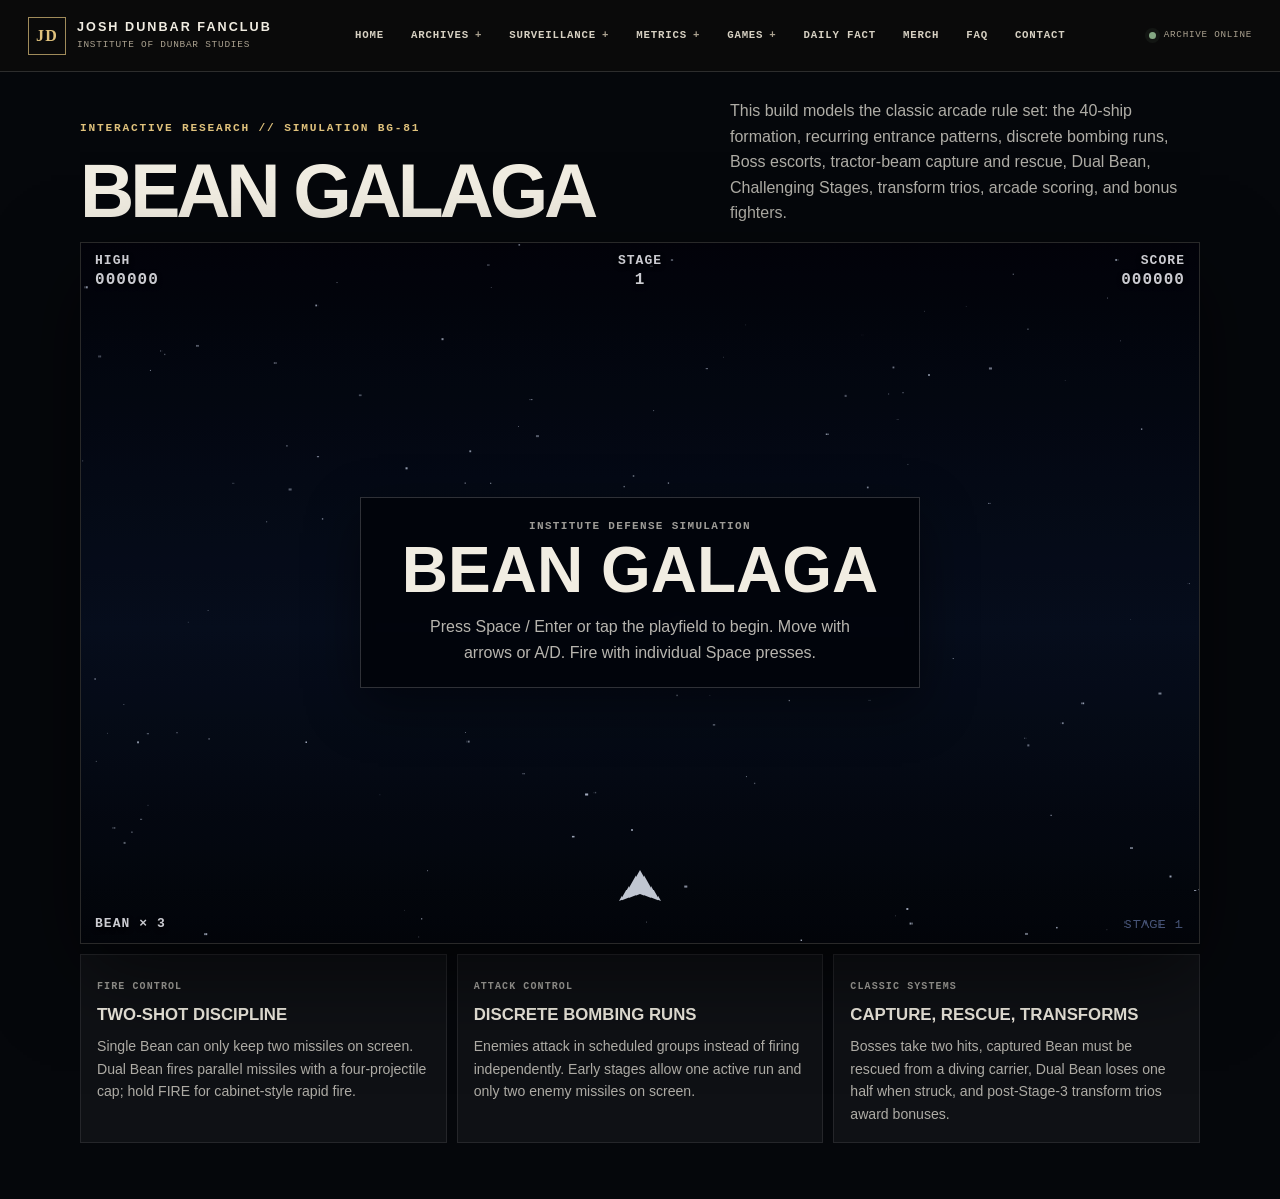
==== beangalaga.html @ fc776d7e "Enable final Galaga fidelity rules" ====
<!DOCTYPE html>
<html lang="en">
<head>
  <meta charset="UTF-8" />
  <meta name="viewport" content="width=device-width, initial-scale=1.0, viewport-fit=cover" />
  <meta name="description" content="Bean Galaga: Defender of Josh — a Galaga-inspired arcade defense simulation from the Institute of Dunbar Studies." />
  <title>Bean Galaga — Defender of Josh</title>
  <link rel="stylesheet" href="style.css" />
  <script src="site.js" defer></script>
  <script src="galaga-core.js?v=5" defer></script>
  <script src="galaga-stage.js?v=5" defer></script>
  <script src="galaga-capture.js?v=5" defer></script>
  <script src="galaga-combat.js?v=5" defer></script>
  <script src="galaga-rules.js?v=5" defer></script>
  <script src="beangalaga.js?v=5" defer></script>
  <style>
    body.bean-galaga-page { min-height:100vh; overflow-x:hidden; background:#05070b; }
    .galaga-shell { width:min(1120px,calc(100% - 24px)); margin:26px auto 56px; }
    .galaga-heading { display:flex; align-items:end; justify-content:space-between; gap:24px; margin-bottom:16px; }
    .galaga-heading h1 { margin:4px 0 0; font-size:clamp(2rem,6vw,4.7rem); line-height:.9; letter-spacing:-.055em; text-transform:uppercase; }
    .galaga-heading > p { max-width:470px; margin:0; opacity:.72; }
    .arcade-frame { position:relative; width:100%; aspect-ratio:4/3; max-height:78vh; overflow:hidden; isolation:isolate; background:#000; border:1px solid rgba(255,255,255,.16); box-shadow:0 30px 80px rgba(0,0,0,.55),inset 0 0 0 1px rgba(255,255,255,.03); touch-action:none; }
    .arcade-frame::after { content:""; position:absolute; inset:0; z-index:8; pointer-events:none; opacity:.12; background:repeating-linear-gradient(to bottom,transparent 0 3px,rgba(255,255,255,.17) 4px); mix-blend-mode:soft-light; }
    #beanGalaga { display:block; width:100%; height:100%; image-rendering:pixelated; background:#000; }
    .game-hud { position:absolute; inset:0 0 auto; z-index:5; display:grid; grid-template-columns:1fr auto 1fr; align-items:start; gap:10px; padding:10px 14px; pointer-events:none; font:700 13px/1.2 ui-monospace,SFMono-Regular,Menlo,Consolas,monospace; letter-spacing:.08em; color:#f7f8ff; text-shadow:0 2px 5px #000; }
    .game-hud > div:nth-child(2) { text-align:center; }
    .game-hud > div:last-child { text-align:right; }
    .game-hud span { display:block; margin-top:2px; font-size:1rem; }
    .game-lives { position:absolute; left:14px; bottom:12px; z-index:5; pointer-events:none; font:700 13px ui-monospace,SFMono-Regular,Menlo,Consolas,monospace; letter-spacing:.08em; color:#f7f8ff; text-shadow:0 2px 5px #000; }
    .game-center { position:absolute; inset:0; z-index:6; display:grid; place-items:center; padding:28px; pointer-events:none; background:rgba(0,0,0,.18); }
    .game-center[hidden] { display:none; }
    .game-center__card { width:min(560px,88%); padding:22px 24px; text-align:center; background:rgba(2,4,10,.86); border:1px solid rgba(255,255,255,.18); box-shadow:0 18px 50px rgba(0,0,0,.45); backdrop-filter:blur(7px); }
    .game-center__card small { display:block; margin-bottom:8px; font:700 11px ui-monospace,SFMono-Regular,Menlo,Consolas,monospace; letter-spacing:.12em; opacity:.65; }
    .game-center__card h2 { margin:0; font-size:clamp(2rem,6vw,4rem); line-height:.95; text-transform:uppercase; }
    .game-center__card p { margin:13px auto 0; max-width:470px; opacity:.76; }
    .mobile-controls { display:none; grid-template-columns:1fr 1fr 1.3fr; gap:8px; margin-top:10px; touch-action:none; user-select:none; }
    .mobile-controls button { min-height:58px; border:1px solid rgba(255,255,255,.18); background:rgba(255,255,255,.07); color:#fff; font:800 15px ui-monospace,SFMono-Regular,Menlo,Consolas,monospace; letter-spacing:.08em; }
    .game-notes { display:grid; grid-template-columns:repeat(3,1fr); gap:10px; margin-top:10px; }
    .game-notes article { padding:16px; background:rgba(255,255,255,.04); border:1px solid rgba(255,255,255,.09); }
    .game-notes small { font:700 10px ui-monospace,SFMono-Regular,Menlo,Consolas,monospace; letter-spacing:.11em; opacity:.55; }
    .game-notes h2 { margin:5px 0 7px; font-size:1.05rem; text-transform:uppercase; }
    .game-notes p { margin:0; font-size:.88rem; opacity:.7; }
    @media (max-width:760px) { .galaga-shell{width:min(100% - 12px,1120px);margin-top:12px}.galaga-heading{display:block}.galaga-heading>p{margin-top:12px}.arcade-frame{max-height:none}.mobile-controls{display:grid}.game-notes{grid-template-columns:1fr}.game-hud{font-size:10px;padding:7px 8px}.game-hud span{font-size:.8rem}.game-lives{left:8px;bottom:7px;font-size:10px} }
  </style>
</head>
<body class="bean-galaga-page">
  <div data-nav-slot></div>
  <main class="galaga-shell">
    <header class="galaga-heading">
      <div><p class="eyebrow">Interactive Research // Simulation BG-81</p><h1>Bean Galaga</h1></div>
      <p>This build models the classic arcade rule set: the 40-ship formation, recurring entrance patterns, discrete bombing runs, Boss escorts, tractor-beam capture and rescue, Dual Bean, Challenging Stages, transform trios, arcade scoring, and bonus fighters.</p>
    </header>
    <section class="arcade-frame" aria-label="Bean Galaga game">
      <canvas id="beanGalaga" width="960" height="720" tabindex="0"></canvas>
      <div class="game-hud" aria-hidden="true"><div>HIGH<span id="gameHigh">000000</span></div><div>STAGE<span id="gameStage">1</span></div><div>SCORE<span id="gameScore">000000</span></div></div>
      <div class="game-lives" id="gameLives">BEAN × 3</div>
      <div class="game-center" id="gameCenter"><div class="game-center__card"><small>INSTITUTE DEFENSE SIMULATION</small><h2 id="gameCenterTitle">Bean Galaga</h2><p id="gameCenterText">Arrow keys / A-D to move. Space to fire. P or Escape pauses.</p></div></div>
    </section>
    <div class="mobile-controls" aria-label="Touch controls"><button type="button" data-control="left">◀ MOVE</button><button type="button" data-control="right">MOVE ▶</button><button type="button" data-control="fire">FIRE</button></div>
    <section class="game-notes">
      <article><small>FIRE CONTROL</small><h2>Two-shot discipline</h2><p>Single Bean can only keep two missiles on screen. Dual Bean fires parallel missiles with a four-projectile cap; hold FIRE for cabinet-style rapid fire.</p></article>
      <article><small>ATTACK CONTROL</small><h2>Discrete bombing runs</h2><p>Enemies attack in scheduled groups instead of firing independently. Early stages allow one active run and only two enemy missiles on screen.</p></article>
      <article><small>CLASSIC SYSTEMS</small><h2>Capture, rescue, transforms</h2><p>Bosses take two hits, captured Bean must be rescued from a diving carrier, Dual Bean loses one half when struck, and post-Stage-3 transform trios award bonuses.</p></article>
    </section>
  </main>
</body>
</html>
---- style.css ----
:root{--ink:#0b0b0b;--ink2:#131313;--paper:#f1ede2;--paper2:#ded6c3;--muted:#aaa18f;--gold:#c3a86a;--gold2:#e0c27c;--green:#84a883;--white:#fffdf7;--line:rgba(255,255,255,.14);--max:1240px;--serif:Georgia,"Times New Roman",serif;--mono:"SFMono-Regular",Consolas,"Liberation Mono",Menlo,monospace;--sans:Inter,ui-sans-serif,-apple-system,BlinkMacSystemFont,"Segoe UI",Helvetica,Arial,sans-serif}*{box-sizing:border-box}html{scroll-behavior:smooth}body{margin:0;min-height:100vh;background:var(--ink);color:var(--paper);font-family:var(--sans);font-size:16px;line-height:1.6;overflow-x:hidden}a{color:inherit}img,canvas,video,iframe{max-width:100%}h1,h2,h3,p,blockquote{margin-top:0}.site-header{position:sticky;top:0;z-index:1000;display:grid;grid-template-columns:auto minmax(0,1fr) auto;align-items:center;gap:2rem;min-height:72px;padding:0 28px;border-bottom:1px solid var(--line);background:rgba(11,11,11,.95);backdrop-filter:blur(18px)}.brand{display:flex;align-items:center;gap:11px;text-decoration:none;white-space:nowrap}.brand-mark{width:38px;height:38px;display:grid;place-items:center;border:1px solid rgba(224,194,124,.7);color:var(--gold2);font-family:var(--serif);font-weight:700;letter-spacing:.08em}.brand-copy{display:grid;line-height:1.05}.brand-copy strong{font-size:.79rem;text-transform:uppercase;letter-spacing:.16em}.brand-copy small{margin-top:5px;color:var(--muted);font-family:var(--mono);font-size:.59rem;text-transform:uppercase;letter-spacing:.08em}.site-nav{display:flex;align-items:center;justify-content:center;gap:5px}.site-nav>a,.nav-group>summary{display:inline-flex;align-items:center;min-height:38px;padding:0 10px;border:1px solid transparent;color:#d6d0c2;font-family:var(--mono);font-size:.67rem;font-weight:600;text-decoration:none;text-transform:uppercase;letter-spacing:.075em;cursor:pointer}.site-nav>a:hover,.site-nav>a:focus-visible,.site-nav>a[aria-current=page],.nav-group>summary:hover,.nav-group[open]>summary{border-color:rgba(195,168,106,.36);background:rgba(195,168,106,.08);color:var(--gold2);outline:none}.nav-group{position:relative}.nav-group>summary{list-style:none}.nav-group>summary::-webkit-details-marker{display:none}.nav-group>summary:after{content:"+";margin-left:6px;color:var(--muted)}.nav-group[open]>summary:after{content:"–"}.nav-menu{position:absolute;top:calc(100% + 10px);left:0;min-width:248px;padding:8px;border:1px solid rgba(195,168,106,.35);background:#11110f;box-shadow:0 18px 50px rgba(0,0,0,.45)}.nav-menu a{display:flex;gap:10px;padding:11px 12px;border-bottom:1px solid rgba(255,255,255,.06);color:var(--paper2);font-size:.78rem;text-decoration:none}.nav-menu a:last-child{border-bottom:0}.nav-menu a span{color:var(--gold);font-family:var(--mono);font-size:.62rem}.nav-menu a:hover{background:rgba(195,168,106,.1);color:var(--white)}.header-status{display:flex;align-items:center;gap:8px;color:var(--muted);font-family:var(--mono);font-size:.58rem;letter-spacing:.08em;white-space:nowrap}.header-status i{width:7px;height:7px;border-radius:50%;background:var(--green);box-shadow:0 0 0 4px rgba(132,168,131,.08)}.hero-v2{position:relative;min-height:min(760px,calc(100vh - 72px));display:grid;grid-template-columns:minmax(0,1fr) auto;align-items:end;gap:3rem;padding:clamp(5rem,11vw,9rem) max(24px,calc((100vw - var(--max))/2)) 5rem;overflow:hidden;border-bottom:1px solid var(--line);isolation:isolate}.hero-v2__backdrop{position:absolute;inset:0;z-index:-2;background:linear-gradient(90deg,rgba(8,8,8,.97),rgba(8,8,8,.78) 46%,rgba(8,8,8,.48)),linear-gradient(0deg,rgba(8,8,8,.96),transparent 52%),url('https://raw.githubusercontent.com/Big-JoshD/joshdunbarfanclub/main/img/gymbackdrop.jpg') center 35%/cover no-repeat;filter:saturate(.72) contrast(1.07);transform:scale(1.015)}.hero-v2__content{max-width:870px}.eyebrow{margin-bottom:1.3rem;color:var(--gold2);font-family:var(--mono);font-size:.7rem;font-weight:700;text-transform:uppercase;letter-spacing:.16em}.hero-v2 h1{margin-bottom:1.7rem;color:var(--white);font-family:var(--serif);font-size:clamp(3.4rem,8vw,7.9rem);font-weight:400;line-height:.88;letter-spacing:-.052em}.hero-v2__lede{max-width:730px;margin-bottom:2.3rem;color:#d5d0c4;font-size:clamp(1rem,1.65vw,1.28rem);line-height:1.7}.hero-v2__actions{display:flex;flex-wrap:wrap;gap:10px}.button{min-height:48px;display:inline-flex;align-items:center;justify-content:center;padding:0 18px;border:1px solid transparent;font-family:var(--mono);font-size:.68rem;font-weight:700;text-decoration:none;text-transform:uppercase;letter-spacing:.1em}.button--primary{background:var(--gold2);color:var(--ink)}.button--ghost{border-color:rgba(255,255,255,.28);background:rgba(11,11,11,.2)}.hero-v2__seal{width:220px;min-height:220px;display:grid;align-content:center;gap:10px;padding:28px;border:1px solid rgba(224,194,124,.52);outline:1px solid rgba(224,194,124,.12);outline-offset:-8px;background:rgba(11,11,11,.56);text-align:center}.hero-v2__seal:before{content:"JD";color:var(--gold2);font-family:var(--serif);font-size:3.2rem;line-height:1}.hero-v2__seal strong{font-family:var(--mono);font-size:.72rem;letter-spacing:.13em}.hero-v2__seal span,.hero-v2__seal small{color:var(--muted);font-family:var(--mono);font-size:.56rem;text-transform:uppercase;letter-spacing:.08em}.status-rail{display:grid;grid-template-columns:repeat(4,1fr);border-bottom:1px solid var(--line);background:#10100f}.status-rail>div{min-height:92px;display:grid;align-content:center;padding:18px 28px;border-right:1px solid var(--line)}.status-rail span{color:var(--muted);font-family:var(--mono);font-size:.57rem;text-transform:uppercase;letter-spacing:.11em}.status-rail strong{font-family:var(--mono);font-size:.78rem;letter-spacing:.06em}.status-rail>p{grid-column:1/-1;margin:0;padding:7px 28px;border-top:1px solid rgba(255,255,255,.05);color:#716d63;font-family:var(--mono);font-size:.53rem;text-align:right}.institute-section,.doctrine-section,.field-grid,.request-panel{width:min(calc(100% - 48px),var(--max));margin-inline:auto}.institute-section{padding:clamp(5rem,9vw,9rem) 0}.section-heading{display:grid;grid-template-columns:1.2fr .75fr;align-items:end;gap:3rem;margin-bottom:3.2rem}.section-heading h2,.request-panel h2{margin-bottom:0;color:var(--white);font-family:var(--serif);font-size:clamp(2.5rem,5vw,5.1rem);font-weight:400;line-height:.97;letter-spacing:-.045em}.section-heading>p{margin:0;color:var(--muted)}.portal-grid{display:grid;grid-template-columns:repeat(12,1fr);border-top:1px solid var(--line);border-left:1px solid var(--line)}.portal-card{grid-column:span 4;min-height:390px;display:flex;flex-direction:column;padding:28px;border-right:1px solid var(--line);border-bottom:1px solid var(--line);background:linear-gradient(150deg,#171716,#0f0f0e);text-decoration:none;transition:.18s ease}.portal-card:hover{background:linear-gradient(150deg,#1c1a16,#11110f);transform:translateY(-3px)}.portal-card__number{margin-bottom:.5rem;color:var(--gold);font-family:var(--mono);font-size:.62rem}.portal-card small{color:var(--muted);font-family:var(--mono);font-size:.56rem;letter-spacing:.08em}.portal-card h3{margin-top:auto;margin-bottom:1rem;color:var(--white);font-family:var(--serif);font-size:2.5rem;font-weight:400;line-height:1}.portal-card p{color:var(--muted);font-size:.88rem}.portal-card b{margin-top:1rem;color:var(--gold2);font-family:var(--mono);font-size:.64rem;text-transform:uppercase;letter-spacing:.08em}.doctrine-section{display:grid;grid-template-columns:230px 1fr;gap:3rem;padding:clamp(4rem,8vw,8rem) 0;border-top:1px solid var(--line);border-bottom:1px solid var(--line)}.doctrine-section blockquote{grid-column:2;margin:0;color:var(--white);font-family:var(--serif);font-size:clamp(3rem,7vw,7.2rem);line-height:.95;letter-spacing:-.055em}.doctrine-section blockquote em{color:var(--gold2);font-weight:400}.doctrine-section>p:last-child{grid-column:2;color:var(--muted)}.field-grid{display:grid;grid-template-columns:repeat(3,1fr);margin-top:clamp(5rem,9vw,9rem);margin-bottom:clamp(5rem,9vw,9rem);border-top:1px solid var(--line);border-left:1px solid var(--line)}.field-grid article{min-height:340px;display:flex;flex-direction:column;padding:28px;border-right:1px solid var(--line);border-bottom:1px solid var(--line);background:linear-gradient(155deg,#151514,#0d0d0c)}.field-grid small{color:var(--muted);font-family:var(--mono);font-size:.57rem;letter-spacing:.09em}.field-grid h2{margin-top:auto;margin-bottom:1rem;color:var(--white);font-family:var(--serif);font-size:2.25rem;font-weight:400;line-height:1}.field-grid p{color:var(--muted);font-size:.88rem}.field-grid a{margin-top:1rem;color:var(--gold2);font-family:var(--mono);font-size:.65rem;font-weight:700;text-decoration:none;text-transform:uppercase;letter-spacing:.08em}.request-panel{display:grid;grid-template-columns:1.15fr .75fr;align-items:end;gap:4rem;margin-bottom:clamp(5rem,9vw,9rem);padding:clamp(3rem,6vw,5rem);border:1px solid rgba(195,168,106,.42);background:linear-gradient(135deg,rgba(195,168,106,.09),transparent 42%),#11110f}.request-panel>div:last-child{display:grid;gap:1rem;justify-items:start}.request-panel p{color:var(--muted)}.site-footer{display:flex;justify-content:space-between;align-items:end;gap:2rem;padding:32px max(24px,calc((100vw - var(--max))/2));border-top:1px solid var(--line);background:#080808;color:var(--muted);font-family:var(--mono);font-size:.61rem}.site-footer>div{display:grid}.site-footer strong{color:var(--paper);text-transform:uppercase;letter-spacing:.12em}.site-footer p{margin:0}@media(max-width:1120px){.site-header{grid-template-columns:auto 1fr;gap:12px;padding:11px 20px}.header-status{display:none}.site-nav{justify-content:flex-end;overflow-x:auto}.portal-card{grid-column:span 6}.field-grid{grid-template-columns:1fr}}@media(max-width:780px){.site-header{position:relative;display:block;padding:14px 16px 8px}.brand{margin-bottom:10px}.site-nav{justify-content:flex-start;margin-inline:-16px;padding:0 16px 7px;overflow-x:auto}.nav-menu{position:fixed;left:16px;right:16px;width:auto;min-width:0;margin-top:8px}.hero-v2{min-height:auto;grid-template-columns:1fr;padding-top:6rem}.hero-v2__seal{display:none}.status-rail{grid-template-columns:repeat(2,1fr)}.section-heading,.request-panel,.doctrine-section{grid-template-columns:1fr;gap:2rem}.doctrine-section blockquote,.doctrine-section>p:last-child{grid-column:1}.portal-card{grid-column:span 12;min-height:330px}.site-footer{align-items:flex-start;flex-direction:column}}@media(max-width:520px){.brand-copy small{display:none}.site-nav>a,.nav-group>summary{padding-inline:8px;font-size:.62rem}.hero-v2{padding-inline:20px;padding-bottom:3.5rem}.hero-v2 h1{font-size:clamp(3rem,16vw,4.8rem)}.status-rail{grid-template-columns:1fr}.status-rail>div{min-height:76px;border-right:0;border-bottom:1px solid var(--line)}.institute-section,.doctrine-section,.field-grid,.request-panel{width:min(calc(100% - 32px),var(--max))}.request-panel{padding:28px 22px}.request-panel .button{width:100%;font-size:.61rem}}@media(prefers-reduced-motion:reduce){*{scroll-behavior:auto!important;transition:none!important}}
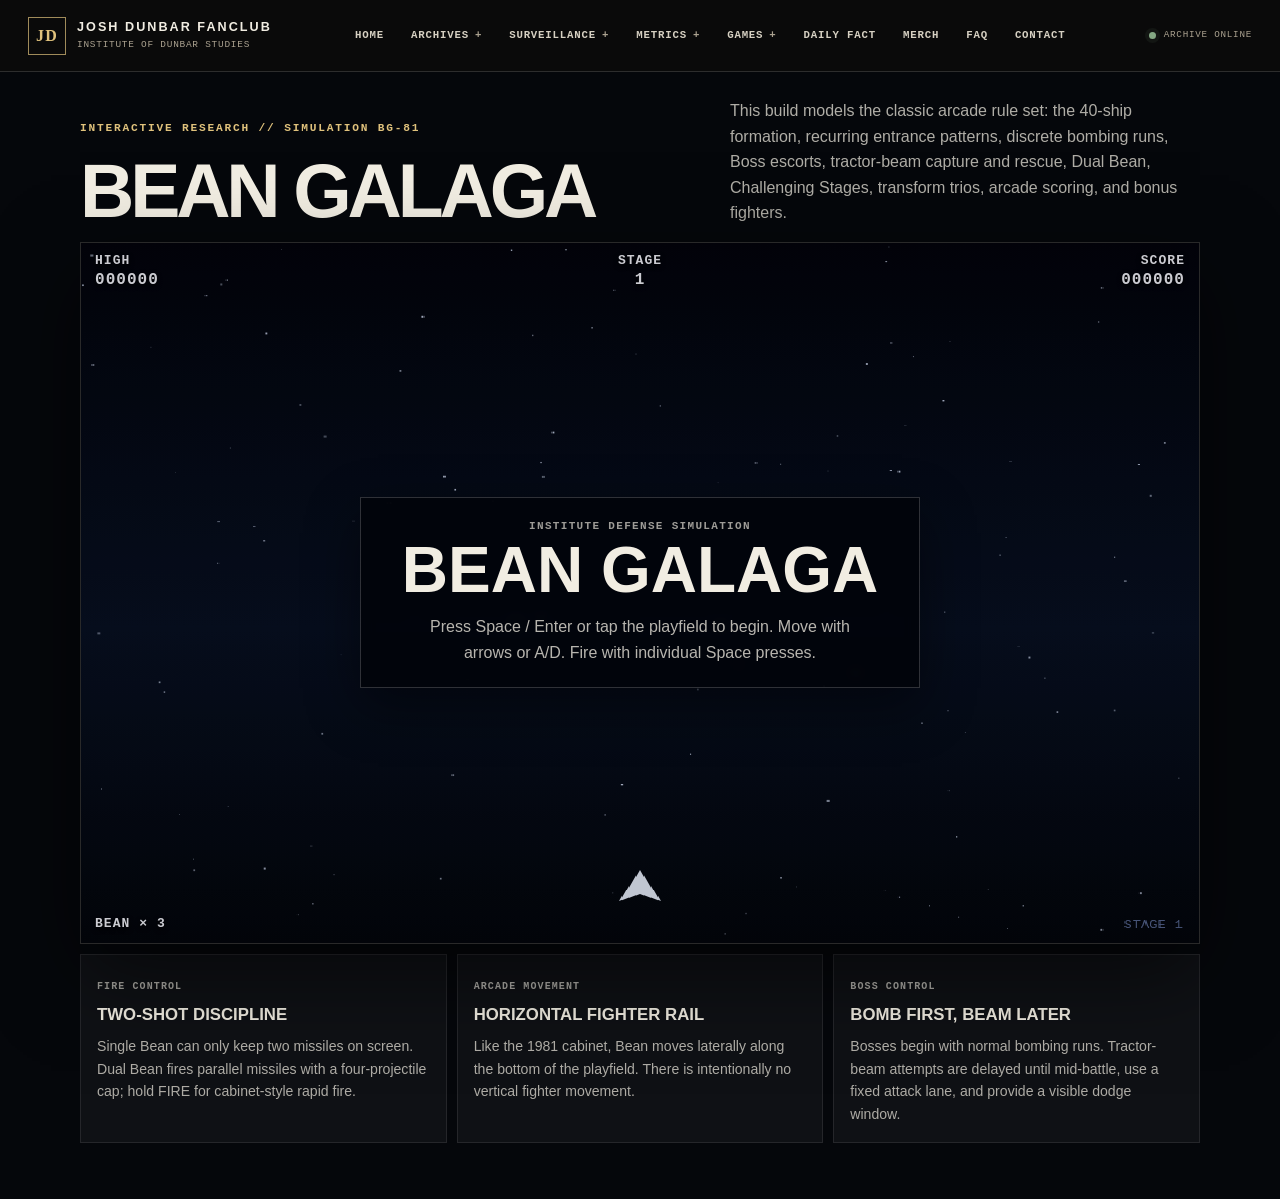
==== commit 21fab37c: "Load Galaga fidelity pacing layer" ====
--- a/beangalaga.html
+++ b/beangalaga.html
@@ -7,12 +7,13 @@
   <title>Bean Galaga — Defender of Josh</title>
   <link rel="stylesheet" href="style.css" />
   <script src="site.js" defer></script>
-  <script src="galaga-core.js?v=5" defer></script>
-  <script src="galaga-stage.js?v=5" defer></script>
-  <script src="galaga-capture.js?v=5" defer></script>
-  <script src="galaga-combat.js?v=5" defer></script>
-  <script src="galaga-rules.js?v=5" defer></script>
-  <script src="beangalaga.js?v=5" defer></script>
+  <script src="galaga-core.js?v=6" defer></script>
+  <script src="galaga-stage.js?v=6" defer></script>
+  <script src="galaga-capture.js?v=6" defer></script>
+  <script src="galaga-combat.js?v=6" defer></script>
+  <script src="galaga-fidelity.js?v=6" defer></script>
+  <script src="galaga-rules.js?v=6" defer></script>
+  <script src="beangalaga.js?v=6" defer></script>
   <style>
     body.bean-galaga-page { min-height:100vh; overflow-x:hidden; background:#05070b; }
     .galaga-shell { width:min(1120px,calc(100% - 24px)); margin:26px auto 56px; }
@@ -54,13 +55,13 @@
       <canvas id="beanGalaga" width="960" height="720" tabindex="0"></canvas>
       <div class="game-hud" aria-hidden="true"><div>HIGH<span id="gameHigh">000000</span></div><div>STAGE<span id="gameStage">1</span></div><div>SCORE<span id="gameScore">000000</span></div></div>
       <div class="game-lives" id="gameLives">BEAN × 3</div>
-      <div class="game-center" id="gameCenter"><div class="game-center__card"><small>INSTITUTE DEFENSE SIMULATION</small><h2 id="gameCenterTitle">Bean Galaga</h2><p id="gameCenterText">Arrow keys / A-D to move. Space to fire. P or Escape pauses.</p></div></div>
+      <div class="game-center" id="gameCenter"><div class="game-center__card"><small>INSTITUTE DEFENSE SIMULATION</small><h2 id="gameCenterTitle">Bean Galaga</h2><p id="gameCenterText">Arrow keys / A-D to move left and right. Space to fire. P or Escape pauses.</p></div></div>
     </section>
     <div class="mobile-controls" aria-label="Touch controls"><button type="button" data-control="left">◀ MOVE</button><button type="button" data-control="right">MOVE ▶</button><button type="button" data-control="fire">FIRE</button></div>
     <section class="game-notes">
       <article><small>FIRE CONTROL</small><h2>Two-shot discipline</h2><p>Single Bean can only keep two missiles on screen. Dual Bean fires parallel missiles with a four-projectile cap; hold FIRE for cabinet-style rapid fire.</p></article>
-      <article><small>ATTACK CONTROL</small><h2>Discrete bombing runs</h2><p>Enemies attack in scheduled groups instead of firing independently. Early stages allow one active run and only two enemy missiles on screen.</p></article>
-      <article><small>CLASSIC SYSTEMS</small><h2>Capture, rescue, transforms</h2><p>Bosses take two hits, captured Bean must be rescued from a diving carrier, Dual Bean loses one half when struck, and post-Stage-3 transform trios award bonuses.</p></article>
+      <article><small>ARCADE MOVEMENT</small><h2>Horizontal fighter rail</h2><p>Like the 1981 cabinet, Bean moves laterally along the bottom of the playfield. There is intentionally no vertical fighter movement.</p></article>
+      <article><small>BOSS CONTROL</small><h2>Bomb first, beam later</h2><p>Bosses begin with normal bombing runs. Tractor-beam attempts are delayed until mid-battle, use a fixed attack lane, and provide a visible dodge window.</p></article>
     </section>
   </main>
 </body>
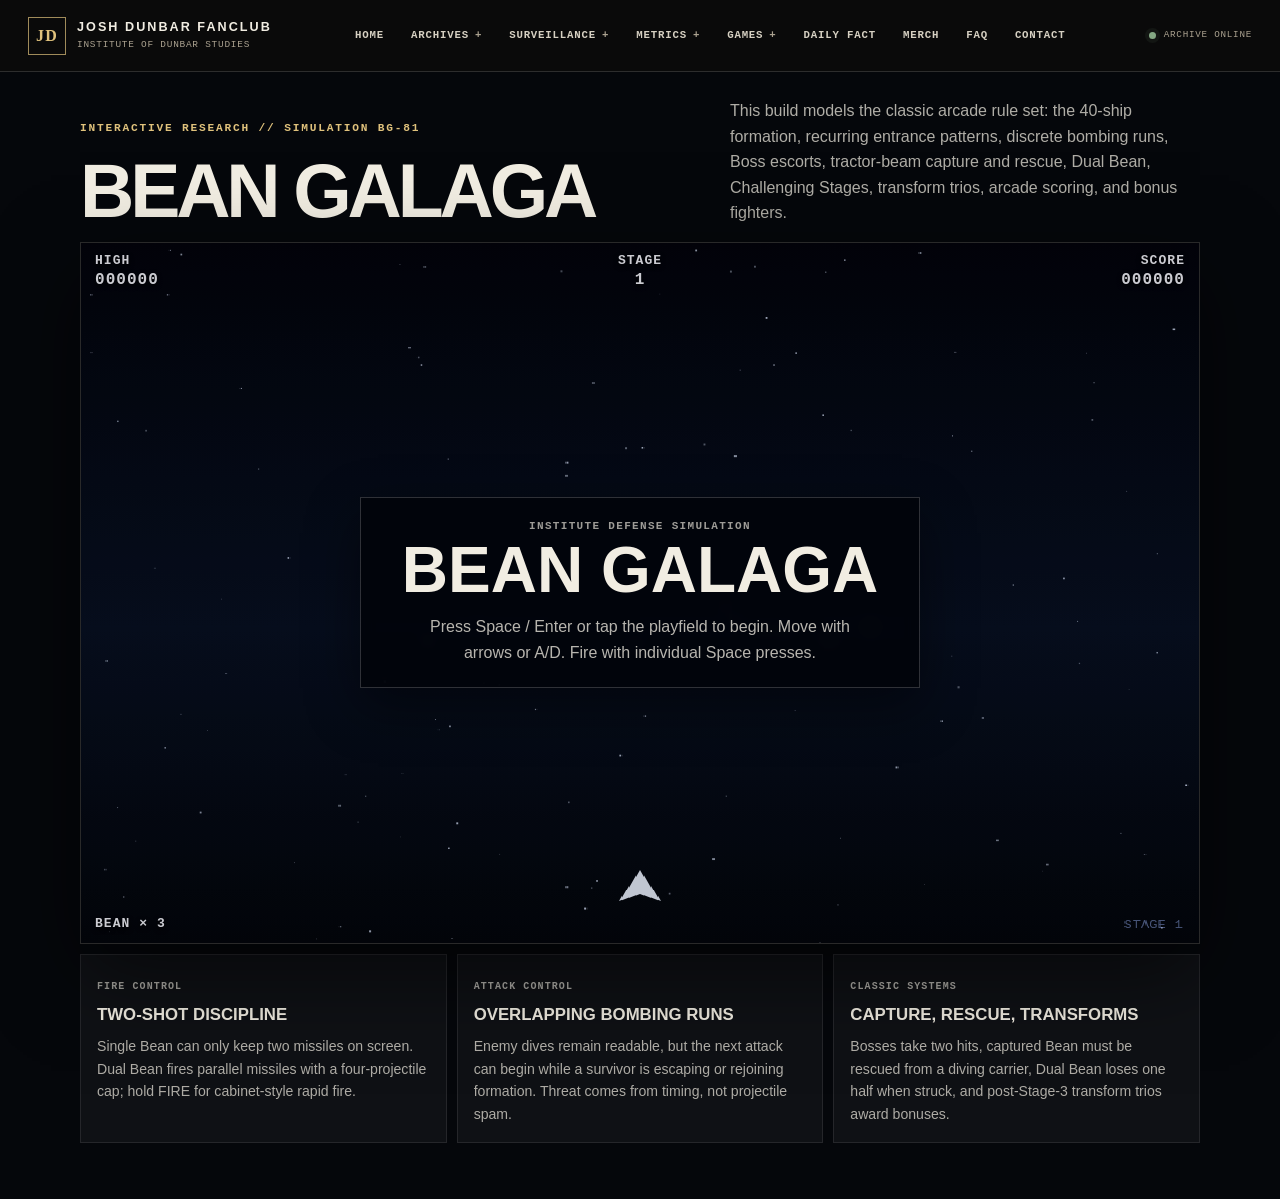
==== commit 1e5a6df6: "Load Bean Galaga V7 balance layer" ====
--- a/beangalaga.html
+++ b/beangalaga.html
@@ -7,13 +7,14 @@
   <title>Bean Galaga — Defender of Josh</title>
   <link rel="stylesheet" href="style.css" />
   <script src="site.js" defer></script>
-  <script src="galaga-core.js?v=6" defer></script>
-  <script src="galaga-stage.js?v=6" defer></script>
-  <script src="galaga-capture.js?v=6" defer></script>
-  <script src="galaga-combat.js?v=6" defer></script>
-  <script src="galaga-fidelity.js?v=6" defer></script>
-  <script src="galaga-rules.js?v=6" defer></script>
-  <script src="beangalaga.js?v=6" defer></script>
+  <script src="galaga-core.js?v=7" defer></script>
+  <script src="galaga-stage.js?v=7" defer></script>
+  <script src="galaga-capture.js?v=7" defer></script>
+  <script src="galaga-combat.js?v=7" defer></script>
+  <script src="galaga-fidelity.js?v=7" defer></script>
+  <script src="galaga-rules.js?v=7" defer></script>
+  <script src="galaga-balance.js?v=7" defer></script>
+  <script src="beangalaga.js?v=7" defer></script>
   <style>
     body.bean-galaga-page { min-height:100vh; overflow-x:hidden; background:#05070b; }
     .galaga-shell { width:min(1120px,calc(100% - 24px)); margin:26px auto 56px; }
@@ -55,13 +56,13 @@
       <canvas id="beanGalaga" width="960" height="720" tabindex="0"></canvas>
       <div class="game-hud" aria-hidden="true"><div>HIGH<span id="gameHigh">000000</span></div><div>STAGE<span id="gameStage">1</span></div><div>SCORE<span id="gameScore">000000</span></div></div>
       <div class="game-lives" id="gameLives">BEAN × 3</div>
-      <div class="game-center" id="gameCenter"><div class="game-center__card"><small>INSTITUTE DEFENSE SIMULATION</small><h2 id="gameCenterTitle">Bean Galaga</h2><p id="gameCenterText">Arrow keys / A-D to move left and right. Space to fire. P or Escape pauses.</p></div></div>
+      <div class="game-center" id="gameCenter"><div class="game-center__card"><small>INSTITUTE DEFENSE SIMULATION</small><h2 id="gameCenterTitle">Bean Galaga</h2><p id="gameCenterText">Arrow keys / A-D to move. Space to fire. P or Escape pauses.</p></div></div>
     </section>
     <div class="mobile-controls" aria-label="Touch controls"><button type="button" data-control="left">◀ MOVE</button><button type="button" data-control="right">MOVE ▶</button><button type="button" data-control="fire">FIRE</button></div>
     <section class="game-notes">
       <article><small>FIRE CONTROL</small><h2>Two-shot discipline</h2><p>Single Bean can only keep two missiles on screen. Dual Bean fires parallel missiles with a four-projectile cap; hold FIRE for cabinet-style rapid fire.</p></article>
-      <article><small>ARCADE MOVEMENT</small><h2>Horizontal fighter rail</h2><p>Like the 1981 cabinet, Bean moves laterally along the bottom of the playfield. There is intentionally no vertical fighter movement.</p></article>
-      <article><small>BOSS CONTROL</small><h2>Bomb first, beam later</h2><p>Bosses begin with normal bombing runs. Tractor-beam attempts are delayed until mid-battle, use a fixed attack lane, and provide a visible dodge window.</p></article>
+      <article><small>ATTACK CONTROL</small><h2>Overlapping bombing runs</h2><p>Enemy dives remain readable, but the next attack can begin while a survivor is escaping or rejoining formation. Threat comes from timing, not projectile spam.</p></article>
+      <article><small>CLASSIC SYSTEMS</small><h2>Capture, rescue, transforms</h2><p>Bosses take two hits, captured Bean must be rescued from a diving carrier, Dual Bean loses one half when struck, and post-Stage-3 transform trios award bonuses.</p></article>
     </section>
   </main>
 </body>
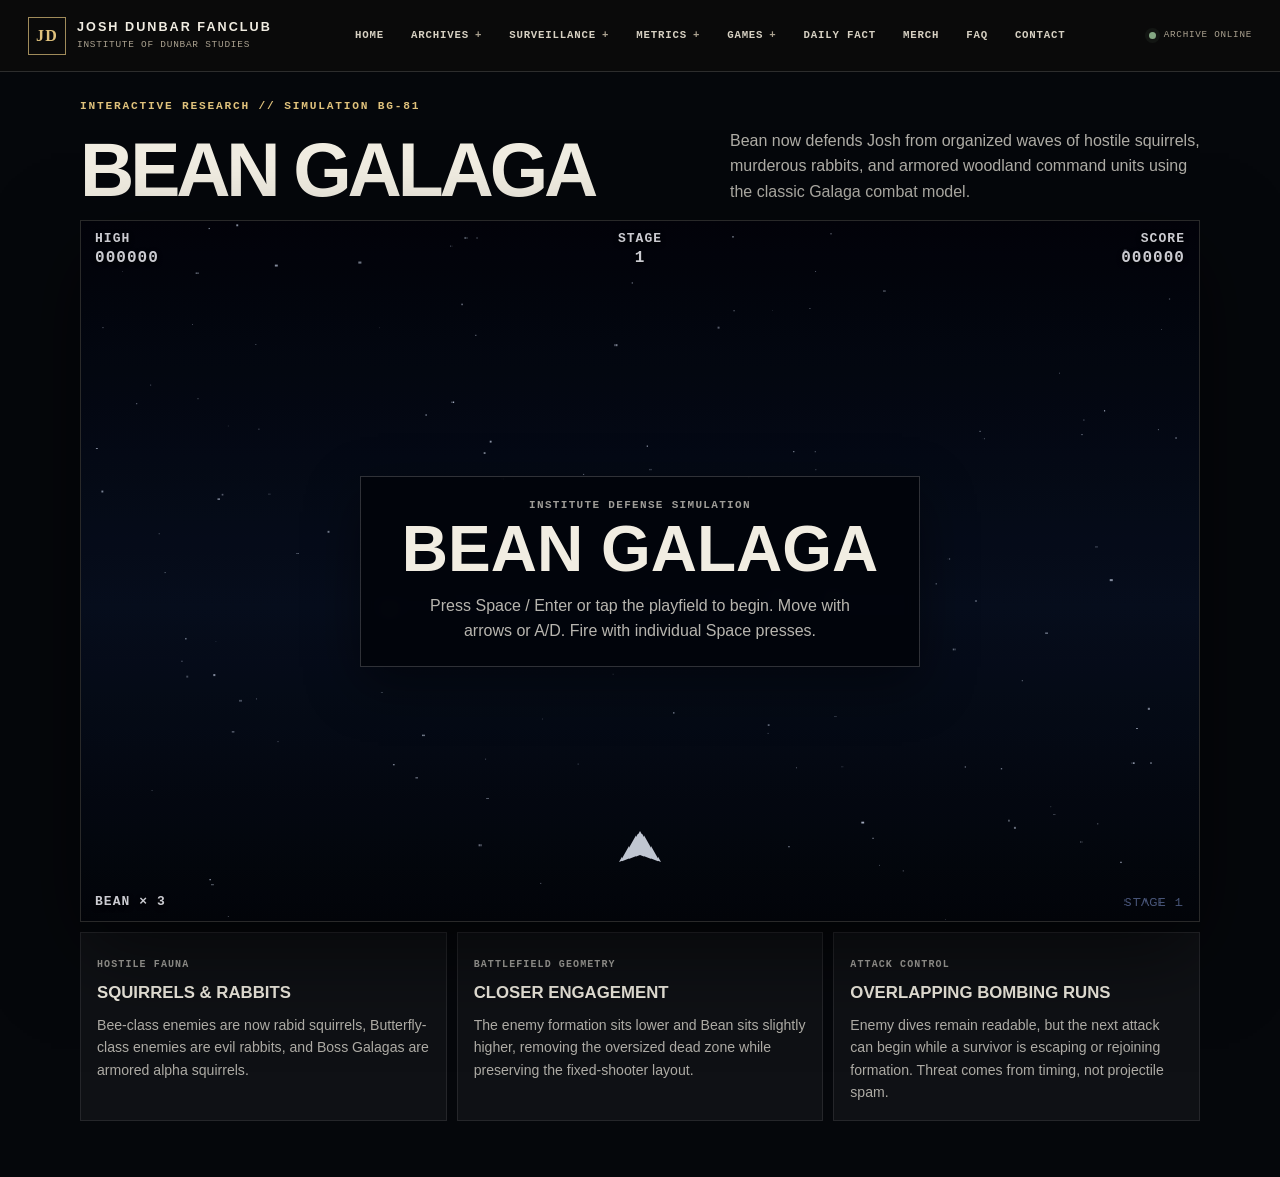
==== commit 36953dfc: "Load hostile fauna theme and tighten battlefield spacing" ====
--- a/beangalaga.html
+++ b/beangalaga.html
@@ -7,14 +7,15 @@
   <title>Bean Galaga — Defender of Josh</title>
   <link rel="stylesheet" href="style.css" />
   <script src="site.js" defer></script>
-  <script src="galaga-core.js?v=7" defer></script>
-  <script src="galaga-stage.js?v=7" defer></script>
-  <script src="galaga-capture.js?v=7" defer></script>
-  <script src="galaga-combat.js?v=7" defer></script>
-  <script src="galaga-fidelity.js?v=7" defer></script>
-  <script src="galaga-rules.js?v=7" defer></script>
-  <script src="galaga-balance.js?v=7" defer></script>
-  <script src="beangalaga.js?v=7" defer></script>
+  <script src="galaga-core.js?v=8" defer></script>
+  <script src="galaga-stage.js?v=8" defer></script>
+  <script src="galaga-capture.js?v=8" defer></script>
+  <script src="galaga-combat.js?v=8" defer></script>
+  <script src="galaga-fidelity.js?v=8" defer></script>
+  <script src="galaga-rules.js?v=8" defer></script>
+  <script src="galaga-balance.js?v=8" defer></script>
+  <script src="beangalaga.js?v=8" defer></script>
+  <script src="galaga-theme.js?v=8" defer></script>
   <style>
     body.bean-galaga-page { min-height:100vh; overflow-x:hidden; background:#05070b; }
     .galaga-shell { width:min(1120px,calc(100% - 24px)); margin:26px auto 56px; }
@@ -50,7 +51,7 @@
   <main class="galaga-shell">
     <header class="galaga-heading">
       <div><p class="eyebrow">Interactive Research // Simulation BG-81</p><h1>Bean Galaga</h1></div>
-      <p>This build models the classic arcade rule set: the 40-ship formation, recurring entrance patterns, discrete bombing runs, Boss escorts, tractor-beam capture and rescue, Dual Bean, Challenging Stages, transform trios, arcade scoring, and bonus fighters.</p>
+      <p>Bean now defends Josh from organized waves of hostile squirrels, murderous rabbits, and armored woodland command units using the classic Galaga combat model.</p>
     </header>
     <section class="arcade-frame" aria-label="Bean Galaga game">
       <canvas id="beanGalaga" width="960" height="720" tabindex="0"></canvas>
@@ -60,9 +61,9 @@
     </section>
     <div class="mobile-controls" aria-label="Touch controls"><button type="button" data-control="left">◀ MOVE</button><button type="button" data-control="right">MOVE ▶</button><button type="button" data-control="fire">FIRE</button></div>
     <section class="game-notes">
-      <article><small>FIRE CONTROL</small><h2>Two-shot discipline</h2><p>Single Bean can only keep two missiles on screen. Dual Bean fires parallel missiles with a four-projectile cap; hold FIRE for cabinet-style rapid fire.</p></article>
+      <article><small>HOSTILE FAUNA</small><h2>Squirrels & rabbits</h2><p>Bee-class enemies are now rabid squirrels, Butterfly-class enemies are evil rabbits, and Boss Galagas are armored alpha squirrels.</p></article>
+      <article><small>BATTLEFIELD GEOMETRY</small><h2>Closer engagement</h2><p>The enemy formation sits lower and Bean sits slightly higher, removing the oversized dead zone while preserving the fixed-shooter layout.</p></article>
       <article><small>ATTACK CONTROL</small><h2>Overlapping bombing runs</h2><p>Enemy dives remain readable, but the next attack can begin while a survivor is escaping or rejoining formation. Threat comes from timing, not projectile spam.</p></article>
-      <article><small>CLASSIC SYSTEMS</small><h2>Capture, rescue, transforms</h2><p>Bosses take two hits, captured Bean must be rescued from a diving carrier, Dual Bean loses one half when struck, and post-Stage-3 transform trios award bonuses.</p></article>
     </section>
   </main>
 </body>
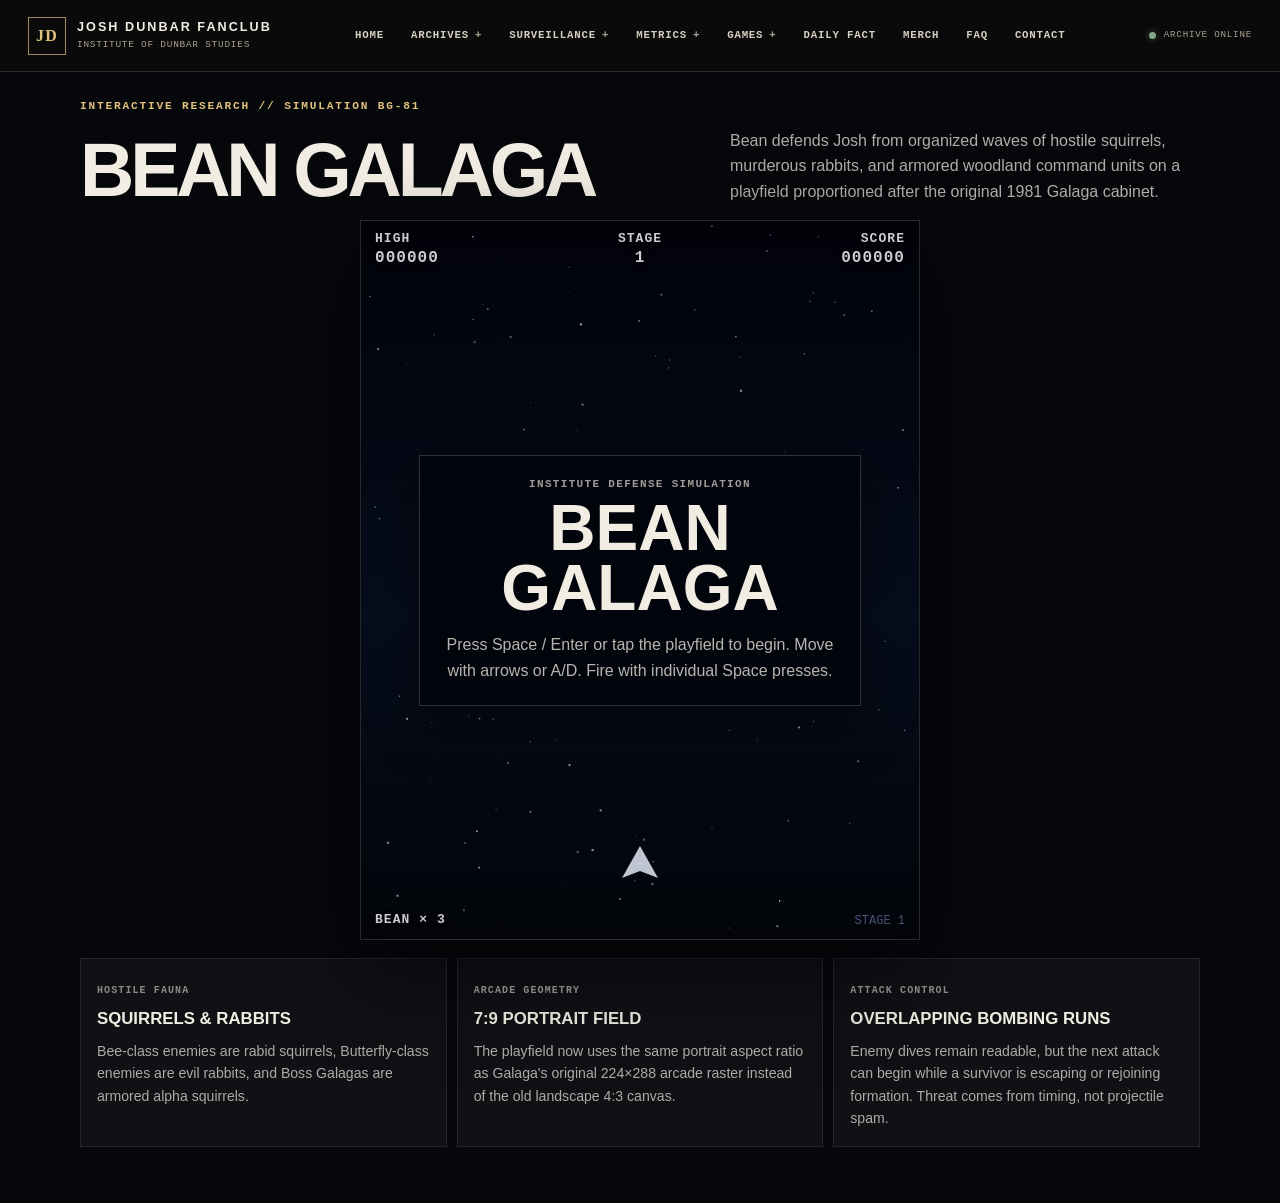
==== commit 27e3f841: "Switch Bean Galaga to authentic portrait playfield geometry" ====
--- a/beangalaga.html
+++ b/beangalaga.html
@@ -7,22 +7,23 @@
   <title>Bean Galaga — Defender of Josh</title>
   <link rel="stylesheet" href="style.css" />
   <script src="site.js" defer></script>
-  <script src="galaga-core.js?v=8" defer></script>
-  <script src="galaga-stage.js?v=8" defer></script>
-  <script src="galaga-capture.js?v=8" defer></script>
-  <script src="galaga-combat.js?v=8" defer></script>
-  <script src="galaga-fidelity.js?v=8" defer></script>
-  <script src="galaga-rules.js?v=8" defer></script>
-  <script src="galaga-balance.js?v=8" defer></script>
-  <script src="beangalaga.js?v=8" defer></script>
-  <script src="galaga-theme.js?v=8" defer></script>
+  <script src="galaga-core.js?v=10" defer></script>
+  <script src="galaga-stage.js?v=10" defer></script>
+  <script src="galaga-capture.js?v=10" defer></script>
+  <script src="galaga-combat.js?v=10" defer></script>
+  <script src="galaga-fidelity.js?v=10" defer></script>
+  <script src="galaga-rules.js?v=10" defer></script>
+  <script src="galaga-balance.js?v=10" defer></script>
+  <script src="beangalaga.js?v=10" defer></script>
+  <script src="galaga-theme.js?v=10" defer></script>
+  <script src="galaga-cabinet.js?v=10" defer></script>
   <style>
     body.bean-galaga-page { min-height:100vh; overflow-x:hidden; background:#05070b; }
     .galaga-shell { width:min(1120px,calc(100% - 24px)); margin:26px auto 56px; }
     .galaga-heading { display:flex; align-items:end; justify-content:space-between; gap:24px; margin-bottom:16px; }
     .galaga-heading h1 { margin:4px 0 0; font-size:clamp(2rem,6vw,4.7rem); line-height:.9; letter-spacing:-.055em; text-transform:uppercase; }
     .galaga-heading > p { max-width:470px; margin:0; opacity:.72; }
-    .arcade-frame { position:relative; width:100%; aspect-ratio:4/3; max-height:78vh; overflow:hidden; isolation:isolate; background:#000; border:1px solid rgba(255,255,255,.16); box-shadow:0 30px 80px rgba(0,0,0,.55),inset 0 0 0 1px rgba(255,255,255,.03); touch-action:none; }
+    .arcade-frame { position:relative; width:min(560px,100%); aspect-ratio:7/9; margin-inline:auto; overflow:hidden; isolation:isolate; background:#000; border:1px solid rgba(255,255,255,.16); box-shadow:0 30px 80px rgba(0,0,0,.55),inset 0 0 0 1px rgba(255,255,255,.03); touch-action:none; }
     .arcade-frame::after { content:""; position:absolute; inset:0; z-index:8; pointer-events:none; opacity:.12; background:repeating-linear-gradient(to bottom,transparent 0 3px,rgba(255,255,255,.17) 4px); mix-blend-mode:soft-light; }
     #beanGalaga { display:block; width:100%; height:100%; image-rendering:pixelated; background:#000; }
     .game-hud { position:absolute; inset:0 0 auto; z-index:5; display:grid; grid-template-columns:1fr auto 1fr; align-items:start; gap:10px; padding:10px 14px; pointer-events:none; font:700 13px/1.2 ui-monospace,SFMono-Regular,Menlo,Consolas,monospace; letter-spacing:.08em; color:#f7f8ff; text-shadow:0 2px 5px #000; }
@@ -32,18 +33,18 @@
     .game-lives { position:absolute; left:14px; bottom:12px; z-index:5; pointer-events:none; font:700 13px ui-monospace,SFMono-Regular,Menlo,Consolas,monospace; letter-spacing:.08em; color:#f7f8ff; text-shadow:0 2px 5px #000; }
     .game-center { position:absolute; inset:0; z-index:6; display:grid; place-items:center; padding:28px; pointer-events:none; background:rgba(0,0,0,.18); }
     .game-center[hidden] { display:none; }
-    .game-center__card { width:min(560px,88%); padding:22px 24px; text-align:center; background:rgba(2,4,10,.86); border:1px solid rgba(255,255,255,.18); box-shadow:0 18px 50px rgba(0,0,0,.45); backdrop-filter:blur(7px); }
+    .game-center__card { width:min(500px,88%); padding:22px 24px; text-align:center; background:rgba(2,4,10,.86); border:1px solid rgba(255,255,255,.18); box-shadow:0 18px 50px rgba(0,0,0,.45); backdrop-filter:blur(7px); }
     .game-center__card small { display:block; margin-bottom:8px; font:700 11px ui-monospace,SFMono-Regular,Menlo,Consolas,monospace; letter-spacing:.12em; opacity:.65; }
     .game-center__card h2 { margin:0; font-size:clamp(2rem,6vw,4rem); line-height:.95; text-transform:uppercase; }
-    .game-center__card p { margin:13px auto 0; max-width:470px; opacity:.76; }
-    .mobile-controls { display:none; grid-template-columns:1fr 1fr 1.3fr; gap:8px; margin-top:10px; touch-action:none; user-select:none; }
+    .game-center__card p { margin:13px auto 0; max-width:430px; opacity:.76; }
+    .mobile-controls { display:none; width:min(560px,100%); grid-template-columns:1fr 1fr 1.3fr; gap:8px; margin:10px auto 0; touch-action:none; user-select:none; }
     .mobile-controls button { min-height:58px; border:1px solid rgba(255,255,255,.18); background:rgba(255,255,255,.07); color:#fff; font:800 15px ui-monospace,SFMono-Regular,Menlo,Consolas,monospace; letter-spacing:.08em; }
-    .game-notes { display:grid; grid-template-columns:repeat(3,1fr); gap:10px; margin-top:10px; }
+    .game-notes { display:grid; grid-template-columns:repeat(3,1fr); gap:10px; margin-top:18px; }
     .game-notes article { padding:16px; background:rgba(255,255,255,.04); border:1px solid rgba(255,255,255,.09); }
     .game-notes small { font:700 10px ui-monospace,SFMono-Regular,Menlo,Consolas,monospace; letter-spacing:.11em; opacity:.55; }
     .game-notes h2 { margin:5px 0 7px; font-size:1.05rem; text-transform:uppercase; }
     .game-notes p { margin:0; font-size:.88rem; opacity:.7; }
-    @media (max-width:760px) { .galaga-shell{width:min(100% - 12px,1120px);margin-top:12px}.galaga-heading{display:block}.galaga-heading>p{margin-top:12px}.arcade-frame{max-height:none}.mobile-controls{display:grid}.game-notes{grid-template-columns:1fr}.game-hud{font-size:10px;padding:7px 8px}.game-hud span{font-size:.8rem}.game-lives{left:8px;bottom:7px;font-size:10px} }
+    @media (max-width:760px) { .galaga-shell{width:min(100% - 12px,1120px);margin-top:12px}.galaga-heading{display:block}.galaga-heading>p{margin-top:12px}.mobile-controls{display:grid}.game-notes{grid-template-columns:1fr}.game-hud{font-size:10px;padding:7px 8px}.game-hud span{font-size:.8rem}.game-lives{left:8px;bottom:7px;font-size:10px} }
   </style>
 </head>
 <body class="bean-galaga-page">
@@ -51,18 +52,18 @@
   <main class="galaga-shell">
     <header class="galaga-heading">
       <div><p class="eyebrow">Interactive Research // Simulation BG-81</p><h1>Bean Galaga</h1></div>
-      <p>Bean now defends Josh from organized waves of hostile squirrels, murderous rabbits, and armored woodland command units using the classic Galaga combat model.</p>
+      <p>Bean defends Josh from organized waves of hostile squirrels, murderous rabbits, and armored woodland command units on a playfield proportioned after the original 1981 Galaga cabinet.</p>
     </header>
     <section class="arcade-frame" aria-label="Bean Galaga game">
-      <canvas id="beanGalaga" width="960" height="720" tabindex="0"></canvas>
+      <canvas id="beanGalaga" width="560" height="720" tabindex="0"></canvas>
       <div class="game-hud" aria-hidden="true"><div>HIGH<span id="gameHigh">000000</span></div><div>STAGE<span id="gameStage">1</span></div><div>SCORE<span id="gameScore">000000</span></div></div>
       <div class="game-lives" id="gameLives">BEAN × 3</div>
       <div class="game-center" id="gameCenter"><div class="game-center__card"><small>INSTITUTE DEFENSE SIMULATION</small><h2 id="gameCenterTitle">Bean Galaga</h2><p id="gameCenterText">Arrow keys / A-D to move. Space to fire. P or Escape pauses.</p></div></div>
     </section>
     <div class="mobile-controls" aria-label="Touch controls"><button type="button" data-control="left">◀ MOVE</button><button type="button" data-control="right">MOVE ▶</button><button type="button" data-control="fire">FIRE</button></div>
     <section class="game-notes">
-      <article><small>HOSTILE FAUNA</small><h2>Squirrels & rabbits</h2><p>Bee-class enemies are now rabid squirrels, Butterfly-class enemies are evil rabbits, and Boss Galagas are armored alpha squirrels.</p></article>
-      <article><small>BATTLEFIELD GEOMETRY</small><h2>Closer engagement</h2><p>The enemy formation sits lower and Bean sits slightly higher, removing the oversized dead zone while preserving the fixed-shooter layout.</p></article>
+      <article><small>HOSTILE FAUNA</small><h2>Squirrels & rabbits</h2><p>Bee-class enemies are rabid squirrels, Butterfly-class enemies are evil rabbits, and Boss Galagas are armored alpha squirrels.</p></article>
+      <article><small>ARCADE GEOMETRY</small><h2>7:9 portrait field</h2><p>The playfield now uses the same portrait aspect ratio as Galaga's original 224×288 arcade raster instead of the old landscape 4:3 canvas.</p></article>
       <article><small>ATTACK CONTROL</small><h2>Overlapping bombing runs</h2><p>Enemy dives remain readable, but the next attack can begin while a survivor is escaping or rejoining formation. Threat comes from timing, not projectile spam.</p></article>
     </section>
   </main>
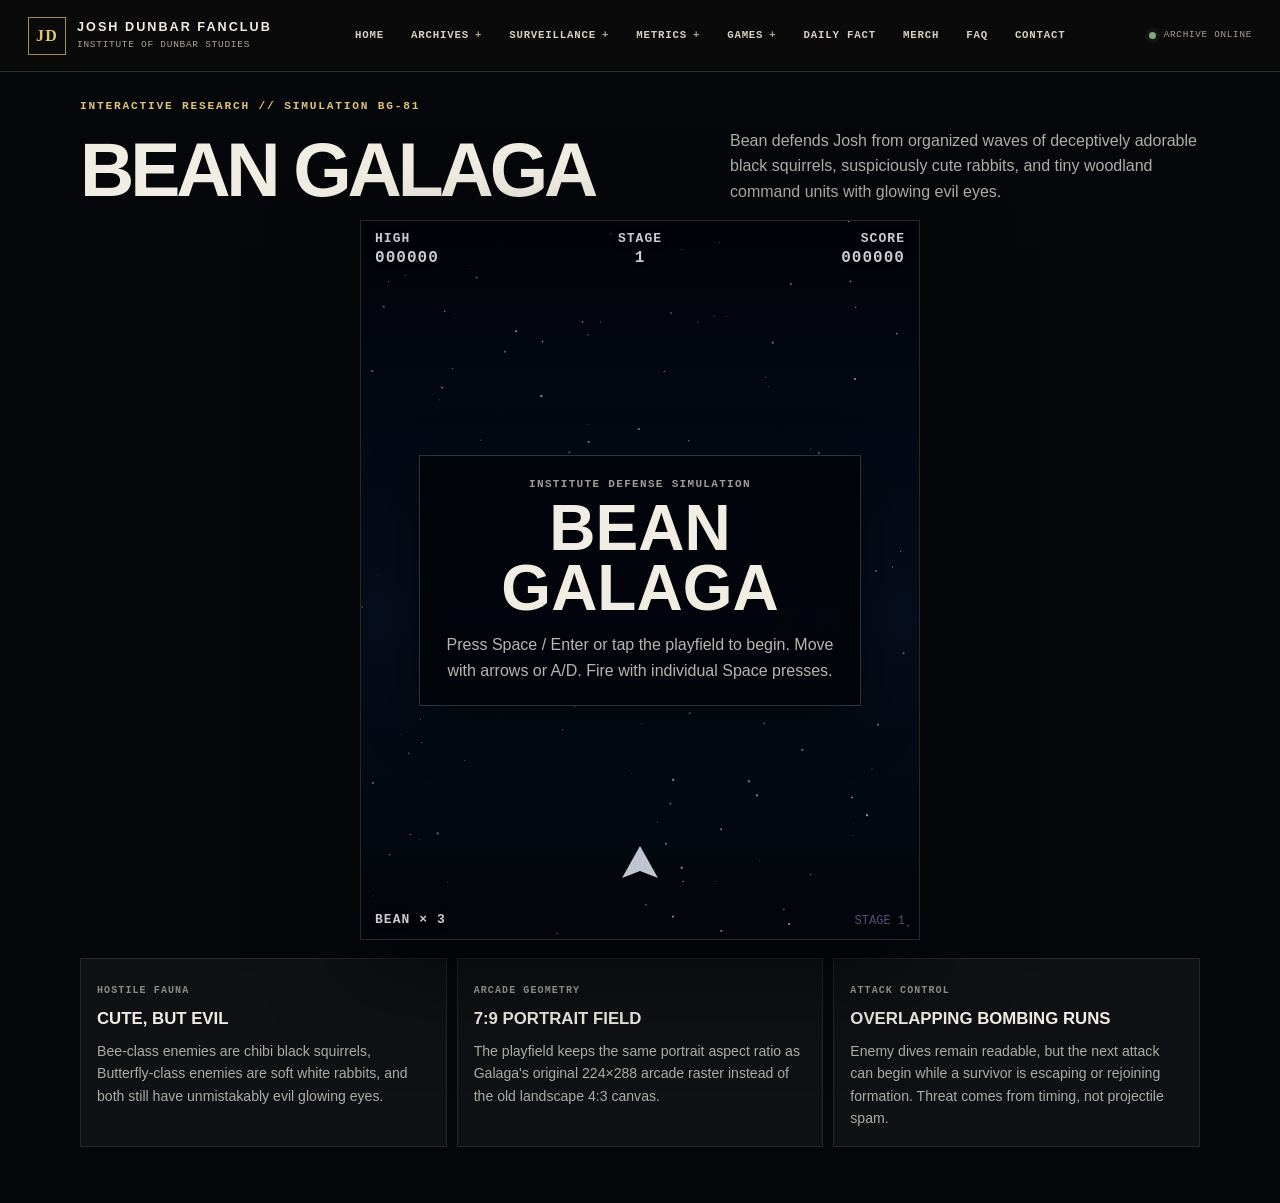
==== commit 80ba751c: "Bump Bean Galaga to V11 cute fauna sprites" ====
--- a/beangalaga.html
+++ b/beangalaga.html
@@ -7,16 +7,16 @@
   <title>Bean Galaga — Defender of Josh</title>
   <link rel="stylesheet" href="style.css" />
   <script src="site.js" defer></script>
-  <script src="galaga-core.js?v=10" defer></script>
-  <script src="galaga-stage.js?v=10" defer></script>
-  <script src="galaga-capture.js?v=10" defer></script>
-  <script src="galaga-combat.js?v=10" defer></script>
-  <script src="galaga-fidelity.js?v=10" defer></script>
-  <script src="galaga-rules.js?v=10" defer></script>
-  <script src="galaga-balance.js?v=10" defer></script>
-  <script src="beangalaga.js?v=10" defer></script>
-  <script src="galaga-theme.js?v=10" defer></script>
-  <script src="galaga-cabinet.js?v=10" defer></script>
+  <script src="galaga-core.js?v=11" defer></script>
+  <script src="galaga-stage.js?v=11" defer></script>
+  <script src="galaga-capture.js?v=11" defer></script>
+  <script src="galaga-combat.js?v=11" defer></script>
+  <script src="galaga-fidelity.js?v=11" defer></script>
+  <script src="galaga-rules.js?v=11" defer></script>
+  <script src="galaga-balance.js?v=11" defer></script>
+  <script src="beangalaga.js?v=11" defer></script>
+  <script src="galaga-theme.js?v=11" defer></script>
+  <script src="galaga-cabinet.js?v=11" defer></script>
   <style>
     body.bean-galaga-page { min-height:100vh; overflow-x:hidden; background:#05070b; }
     .galaga-shell { width:min(1120px,calc(100% - 24px)); margin:26px auto 56px; }
@@ -52,7 +52,7 @@
   <main class="galaga-shell">
     <header class="galaga-heading">
       <div><p class="eyebrow">Interactive Research // Simulation BG-81</p><h1>Bean Galaga</h1></div>
-      <p>Bean defends Josh from organized waves of hostile squirrels, murderous rabbits, and armored woodland command units on a playfield proportioned after the original 1981 Galaga cabinet.</p>
+      <p>Bean defends Josh from organized waves of deceptively adorable black squirrels, suspiciously cute rabbits, and tiny woodland command units with glowing evil eyes.</p>
     </header>
     <section class="arcade-frame" aria-label="Bean Galaga game">
       <canvas id="beanGalaga" width="560" height="720" tabindex="0"></canvas>
@@ -62,8 +62,8 @@
     </section>
     <div class="mobile-controls" aria-label="Touch controls"><button type="button" data-control="left">◀ MOVE</button><button type="button" data-control="right">MOVE ▶</button><button type="button" data-control="fire">FIRE</button></div>
     <section class="game-notes">
-      <article><small>HOSTILE FAUNA</small><h2>Squirrels & rabbits</h2><p>Bee-class enemies are rabid squirrels, Butterfly-class enemies are evil rabbits, and Boss Galagas are armored alpha squirrels.</p></article>
-      <article><small>ARCADE GEOMETRY</small><h2>7:9 portrait field</h2><p>The playfield now uses the same portrait aspect ratio as Galaga's original 224×288 arcade raster instead of the old landscape 4:3 canvas.</p></article>
+      <article><small>HOSTILE FAUNA</small><h2>Cute, but evil</h2><p>Bee-class enemies are chibi black squirrels, Butterfly-class enemies are soft white rabbits, and both still have unmistakably evil glowing eyes.</p></article>
+      <article><small>ARCADE GEOMETRY</small><h2>7:9 portrait field</h2><p>The playfield keeps the same portrait aspect ratio as Galaga's original 224×288 arcade raster instead of the old landscape 4:3 canvas.</p></article>
       <article><small>ATTACK CONTROL</small><h2>Overlapping bombing runs</h2><p>Enemy dives remain readable, but the next attack can begin while a survivor is escaping or rejoining formation. Threat comes from timing, not projectile spam.</p></article>
     </section>
   </main>
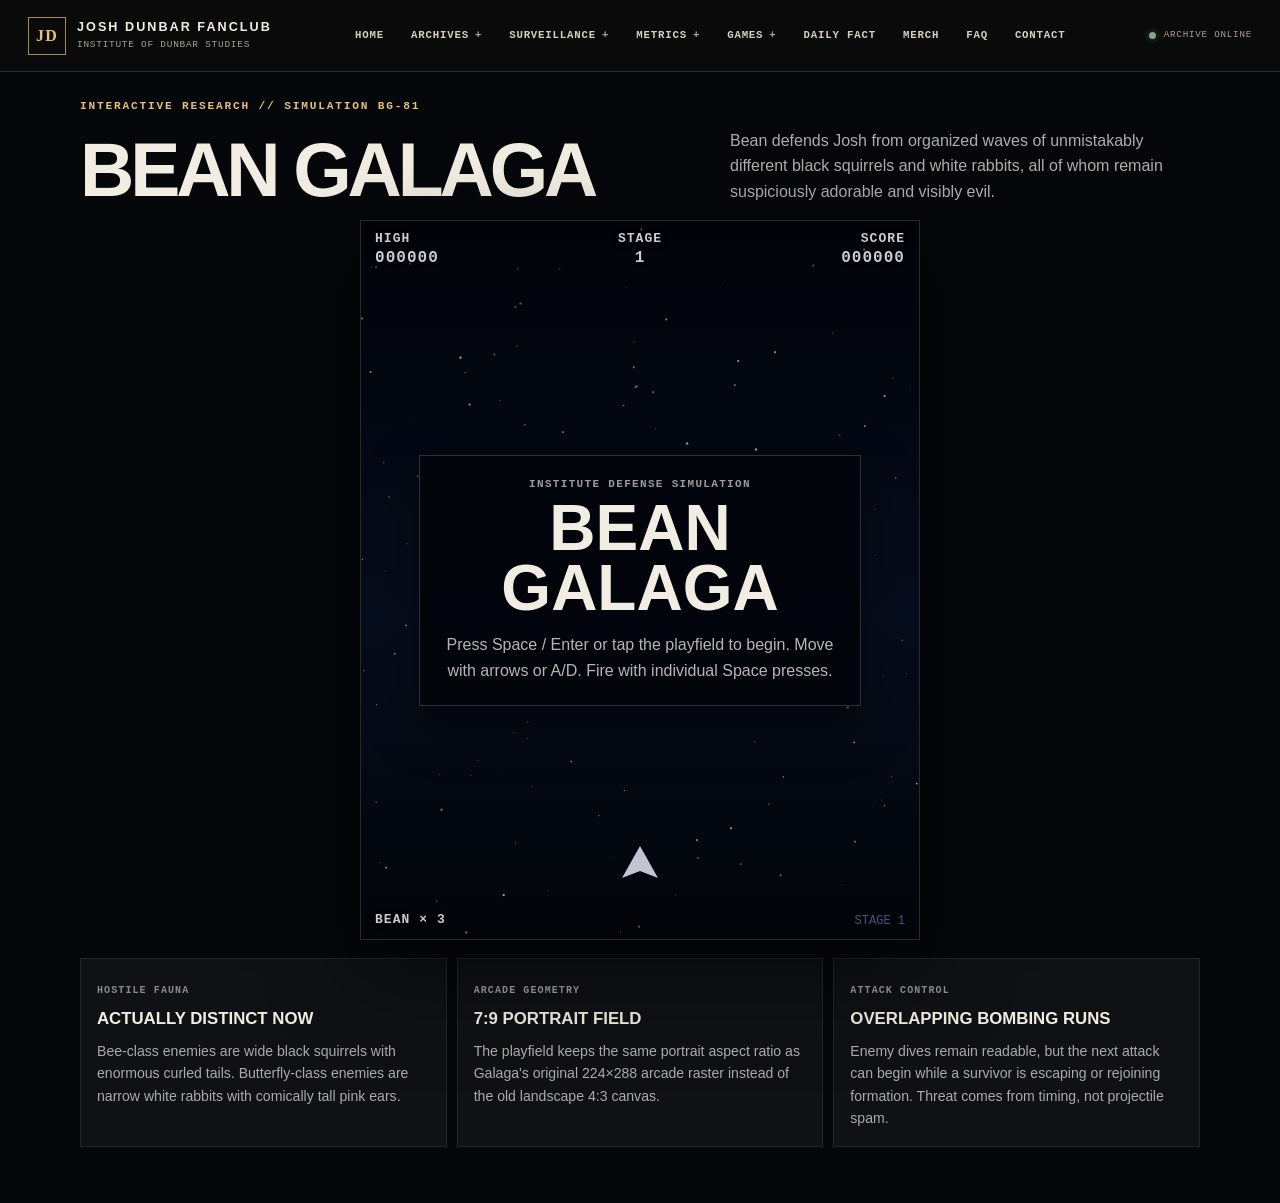
==== commit 7f08a76f: "Bump Bean Galaga to V12 sprite renderer" ====
--- a/beangalaga.html
+++ b/beangalaga.html
@@ -7,16 +7,16 @@
   <title>Bean Galaga — Defender of Josh</title>
   <link rel="stylesheet" href="style.css" />
   <script src="site.js" defer></script>
-  <script src="galaga-core.js?v=11" defer></script>
-  <script src="galaga-stage.js?v=11" defer></script>
-  <script src="galaga-capture.js?v=11" defer></script>
-  <script src="galaga-combat.js?v=11" defer></script>
-  <script src="galaga-fidelity.js?v=11" defer></script>
-  <script src="galaga-rules.js?v=11" defer></script>
-  <script src="galaga-balance.js?v=11" defer></script>
-  <script src="beangalaga.js?v=11" defer></script>
-  <script src="galaga-theme.js?v=11" defer></script>
-  <script src="galaga-cabinet.js?v=11" defer></script>
+  <script src="galaga-core.js?v=12" defer></script>
+  <script src="galaga-stage.js?v=12" defer></script>
+  <script src="galaga-capture.js?v=12" defer></script>
+  <script src="galaga-combat.js?v=12" defer></script>
+  <script src="galaga-fidelity.js?v=12" defer></script>
+  <script src="galaga-rules.js?v=12" defer></script>
+  <script src="galaga-balance.js?v=12" defer></script>
+  <script src="beangalaga.js?v=12" defer></script>
+  <script src="galaga-theme.js?v=12" defer></script>
+  <script src="galaga-cabinet.js?v=12" defer></script>
   <style>
     body.bean-galaga-page { min-height:100vh; overflow-x:hidden; background:#05070b; }
     .galaga-shell { width:min(1120px,calc(100% - 24px)); margin:26px auto 56px; }
@@ -52,7 +52,7 @@
   <main class="galaga-shell">
     <header class="galaga-heading">
       <div><p class="eyebrow">Interactive Research // Simulation BG-81</p><h1>Bean Galaga</h1></div>
-      <p>Bean defends Josh from organized waves of deceptively adorable black squirrels, suspiciously cute rabbits, and tiny woodland command units with glowing evil eyes.</p>
+      <p>Bean defends Josh from organized waves of unmistakably different black squirrels and white rabbits, all of whom remain suspiciously adorable and visibly evil.</p>
     </header>
     <section class="arcade-frame" aria-label="Bean Galaga game">
       <canvas id="beanGalaga" width="560" height="720" tabindex="0"></canvas>
@@ -62,7 +62,7 @@
     </section>
     <div class="mobile-controls" aria-label="Touch controls"><button type="button" data-control="left">◀ MOVE</button><button type="button" data-control="right">MOVE ▶</button><button type="button" data-control="fire">FIRE</button></div>
     <section class="game-notes">
-      <article><small>HOSTILE FAUNA</small><h2>Cute, but evil</h2><p>Bee-class enemies are chibi black squirrels, Butterfly-class enemies are soft white rabbits, and both still have unmistakably evil glowing eyes.</p></article>
+      <article><small>HOSTILE FAUNA</small><h2>Actually distinct now</h2><p>Bee-class enemies are wide black squirrels with enormous curled tails. Butterfly-class enemies are narrow white rabbits with comically tall pink ears.</p></article>
       <article><small>ARCADE GEOMETRY</small><h2>7:9 portrait field</h2><p>The playfield keeps the same portrait aspect ratio as Galaga's original 224×288 arcade raster instead of the old landscape 4:3 canvas.</p></article>
       <article><small>ATTACK CONTROL</small><h2>Overlapping bombing runs</h2><p>Enemy dives remain readable, but the next attack can begin while a survivor is escaping or rejoining formation. Threat comes from timing, not projectile spam.</p></article>
     </section>
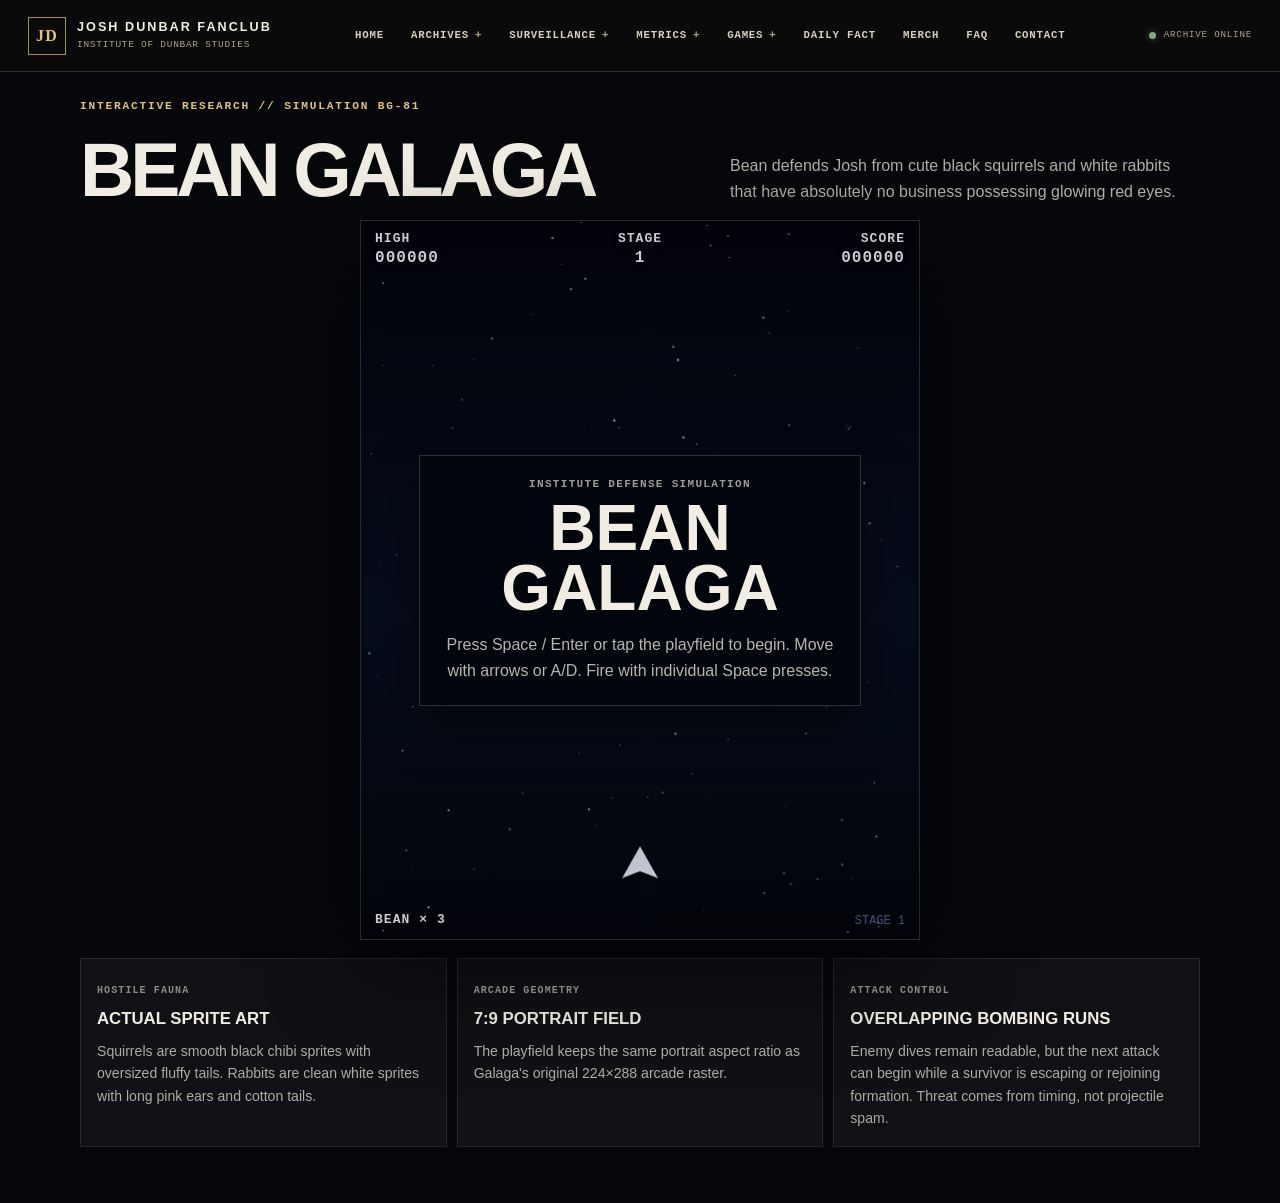
==== commit 57950531: "Load V13 smooth fauna sprites" ====
--- a/beangalaga.html
+++ b/beangalaga.html
@@ -7,16 +7,16 @@
   <title>Bean Galaga — Defender of Josh</title>
   <link rel="stylesheet" href="style.css" />
   <script src="site.js" defer></script>
-  <script src="galaga-core.js?v=12" defer></script>
-  <script src="galaga-stage.js?v=12" defer></script>
-  <script src="galaga-capture.js?v=12" defer></script>
-  <script src="galaga-combat.js?v=12" defer></script>
-  <script src="galaga-fidelity.js?v=12" defer></script>
-  <script src="galaga-rules.js?v=12" defer></script>
-  <script src="galaga-balance.js?v=12" defer></script>
-  <script src="beangalaga.js?v=12" defer></script>
-  <script src="galaga-theme.js?v=12" defer></script>
-  <script src="galaga-cabinet.js?v=12" defer></script>
+  <script src="galaga-core.js?v=13" defer></script>
+  <script src="galaga-stage.js?v=13" defer></script>
+  <script src="galaga-capture.js?v=13" defer></script>
+  <script src="galaga-combat.js?v=13" defer></script>
+  <script src="galaga-fidelity.js?v=13" defer></script>
+  <script src="galaga-rules.js?v=13" defer></script>
+  <script src="galaga-balance.js?v=13" defer></script>
+  <script src="beangalaga.js?v=13" defer></script>
+  <script src="galaga-theme.js?v=13" defer></script>
+  <script src="galaga-cabinet.js?v=13" defer></script>
   <style>
     body.bean-galaga-page { min-height:100vh; overflow-x:hidden; background:#05070b; }
     .galaga-shell { width:min(1120px,calc(100% - 24px)); margin:26px auto 56px; }
@@ -25,7 +25,7 @@
     .galaga-heading > p { max-width:470px; margin:0; opacity:.72; }
     .arcade-frame { position:relative; width:min(560px,100%); aspect-ratio:7/9; margin-inline:auto; overflow:hidden; isolation:isolate; background:#000; border:1px solid rgba(255,255,255,.16); box-shadow:0 30px 80px rgba(0,0,0,.55),inset 0 0 0 1px rgba(255,255,255,.03); touch-action:none; }
     .arcade-frame::after { content:""; position:absolute; inset:0; z-index:8; pointer-events:none; opacity:.12; background:repeating-linear-gradient(to bottom,transparent 0 3px,rgba(255,255,255,.17) 4px); mix-blend-mode:soft-light; }
-    #beanGalaga { display:block; width:100%; height:100%; image-rendering:pixelated; background:#000; }
+    #beanGalaga { display:block; width:100%; height:100%; image-rendering:auto; background:#000; }
     .game-hud { position:absolute; inset:0 0 auto; z-index:5; display:grid; grid-template-columns:1fr auto 1fr; align-items:start; gap:10px; padding:10px 14px; pointer-events:none; font:700 13px/1.2 ui-monospace,SFMono-Regular,Menlo,Consolas,monospace; letter-spacing:.08em; color:#f7f8ff; text-shadow:0 2px 5px #000; }
     .game-hud > div:nth-child(2) { text-align:center; }
     .game-hud > div:last-child { text-align:right; }
@@ -52,7 +52,7 @@
   <main class="galaga-shell">
     <header class="galaga-heading">
       <div><p class="eyebrow">Interactive Research // Simulation BG-81</p><h1>Bean Galaga</h1></div>
-      <p>Bean defends Josh from organized waves of unmistakably different black squirrels and white rabbits, all of whom remain suspiciously adorable and visibly evil.</p>
+      <p>Bean defends Josh from cute black squirrels and white rabbits that have absolutely no business possessing glowing red eyes.</p>
     </header>
     <section class="arcade-frame" aria-label="Bean Galaga game">
       <canvas id="beanGalaga" width="560" height="720" tabindex="0"></canvas>
@@ -62,8 +62,8 @@
     </section>
     <div class="mobile-controls" aria-label="Touch controls"><button type="button" data-control="left">◀ MOVE</button><button type="button" data-control="right">MOVE ▶</button><button type="button" data-control="fire">FIRE</button></div>
     <section class="game-notes">
-      <article><small>HOSTILE FAUNA</small><h2>Actually distinct now</h2><p>Bee-class enemies are wide black squirrels with enormous curled tails. Butterfly-class enemies are narrow white rabbits with comically tall pink ears.</p></article>
-      <article><small>ARCADE GEOMETRY</small><h2>7:9 portrait field</h2><p>The playfield keeps the same portrait aspect ratio as Galaga's original 224×288 arcade raster instead of the old landscape 4:3 canvas.</p></article>
+      <article><small>HOSTILE FAUNA</small><h2>Actual sprite art</h2><p>Squirrels are smooth black chibi sprites with oversized fluffy tails. Rabbits are clean white sprites with long pink ears and cotton tails.</p></article>
+      <article><small>ARCADE GEOMETRY</small><h2>7:9 portrait field</h2><p>The playfield keeps the same portrait aspect ratio as Galaga's original 224×288 arcade raster.</p></article>
       <article><small>ATTACK CONTROL</small><h2>Overlapping bombing runs</h2><p>Enemy dives remain readable, but the next attack can begin while a survivor is escaping or rejoining formation. Threat comes from timing, not projectile spam.</p></article>
     </section>
   </main>
